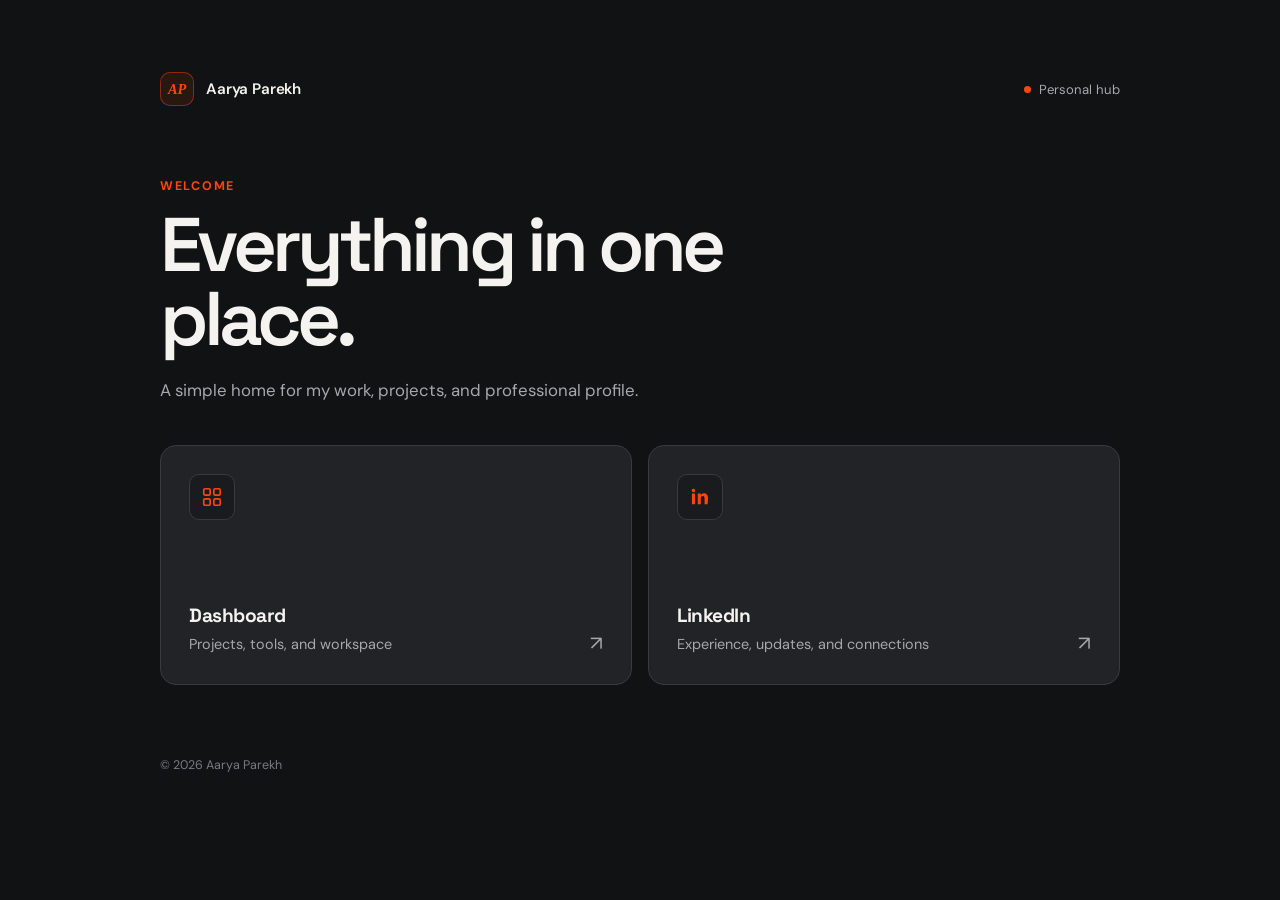
==== index.html @ 73ad327e "Build Ember Noir personal hub" ====
<!doctype html>
<html lang="en">
  <head>
    <meta charset="UTF-8" />
    <meta name="viewport" content="width=device-width, initial-scale=1" />
    <meta
      name="description"
      content="Aarya Parekh's personal hub for the dashboard and LinkedIn."
    />
    <meta name="theme-color" content="#111214" />
    <title>Aarya Parekh</title>
    <link rel="preconnect" href="https://fonts.googleapis.com" />
    <link rel="preconnect" href="https://fonts.gstatic.com" crossorigin />
    <link href="https://fonts.googleapis.com/css2?family=DM+Sans:wght@400;500;600&family=Space+Grotesk:wght@500;600;700&display=swap" rel="stylesheet" />
    <link
      rel="icon"
      type="image/svg+xml"
      href="data:image/svg+xml,%3Csvg xmlns='http://www.w3.org/2000/svg' viewBox='0 0 64 64'%3E%3Crect width='64' height='64' rx='14' fill='%23111214'/%3E%3Cpath d='M18 44 29 18h6l11 26h-7l-2-6H27l-2 6h-7Zm11-12h6l-3-8-3 8Z' fill='%23FF450D'/%3E%3C/svg%3E"
    />
    <style>
      :root {
        color-scheme: dark;
        --font-display: "Space Grotesk", system-ui, sans-serif;
        --font-body: "DM Sans", system-ui, sans-serif;
        --font-signature: Rockwell, "Rockwell Bold", serif;
        --ap-orange: #ff450d;
        --ap-orange-hover: #ff693d;
        --ap-orange-soft: rgba(255, 69, 13, 0.1);
        --ap-orange-border: rgba(255, 69, 13, 0.45);
        --bg: #111214;
        --chrome: #1a1b1e;
        --surface: #222326;
        --surface-hover: #2c2e31;
        --border: #383a3e;
        --text: #f5f3ef;
        --muted: #a6a8ac;
        --tertiary: #777b80;
        --radius-control: 10px;
        --radius-card: 16px;
        --motion-fast: 140ms;
        --motion-base: 190ms;
        --ease-standard: cubic-bezier(.2, 0, 0, 1);
      }

      * { box-sizing: border-box; }

      html { min-height: 100%; }

      body {
        min-height: 100vh;
        margin: 0;
        color: var(--text);
        background: var(--bg);
        font-family: var(--font-body);
        -webkit-font-smoothing: antialiased;
      }

      .shell {
        width: min(100% - 40px, 960px);
        margin-inline: auto;
        padding: 72px 0 48px;
      }

      .topbar {
        display: flex;
        align-items: center;
        justify-content: space-between;
        gap: 24px;
        margin-bottom: 72px;
      }

      .brand {
        display: flex;
        align-items: center;
        gap: 12px;
        color: inherit;
        font-size: 0.95rem;
        font-weight: 600;
        letter-spacing: -0.01em;
        text-decoration: none;
      }

      .mark {
        display: grid;
        width: 34px;
        height: 34px;
        place-items: center;
        border: 1px solid var(--ap-orange-border);
        border-radius: var(--radius-control);
        color: var(--ap-orange);
        background: var(--ap-orange-soft);
        font-family: var(--font-signature);
        font-size: 0.9rem;
        font-style: italic;
        font-weight: 700;
      }

      .status {
        display: inline-flex;
        align-items: center;
        gap: 8px;
        color: var(--muted);
        font-size: 0.82rem;
      }

      .status::before {
        width: 7px;
        height: 7px;
        border-radius: 50%;
        background: var(--ap-orange);
        content: "";
      }

      .intro {
        max-width: 640px;
        margin-bottom: 40px;
      }

      .eyebrow {
        margin: 0 0 14px;
        color: var(--ap-orange);
        font-size: 0.78rem;
        font-weight: 700;
        letter-spacing: 0.14em;
        text-transform: uppercase;
      }

      h1 {
        margin: 0;
        font-family: var(--font-display);
        font-size: clamp(2.5rem, 8vw, 4.75rem);
        font-weight: 600;
        letter-spacing: -0.065em;
        line-height: 0.98;
      }

      .intro p:last-child {
        margin: 20px 0 0;
        color: var(--muted);
        font-size: 1.05rem;
        line-height: 1.65;
      }

      .grid {
        display: grid;
        grid-template-columns: repeat(2, minmax(0, 1fr));
        gap: 16px;
      }

      .card {
        position: relative;
        display: flex;
        min-height: 240px;
        flex-direction: column;
        justify-content: space-between;
        overflow: hidden;
        padding: 28px;
        border: 1px solid var(--border);
        border-radius: var(--radius-card);
        color: inherit;
        background: var(--surface);
        text-decoration: none;
        transition: transform var(--motion-base) var(--ease-standard), border-color var(--motion-base) var(--ease-standard), background var(--motion-base) var(--ease-standard), box-shadow var(--motion-base) var(--ease-standard);
      }

      .card:hover,
      .card:focus-visible {
        border-color: var(--ap-orange-border);
        background: var(--surface-hover);
        box-shadow: 0 12px 32px rgba(0, 0, 0, .22);
        transform: translateY(-2px);
      }

      .card:focus-visible { outline: 3px solid var(--ap-orange); outline-offset: 3px; }
      .card:active { transform: translateY(0) scale(.995); }

      .icon {
        display: grid;
        width: 46px;
        height: 46px;
        place-items: center;
        border: 1px solid var(--border);
        border-radius: var(--radius-control);
        color: var(--ap-orange);
        background: var(--chrome);
      }

      .icon svg { width: 22px; height: 22px; }

      .card-footer {
        position: relative;
        z-index: 1;
        display: flex;
        align-items: end;
        justify-content: space-between;
        gap: 20px;
      }

      .card h2 {
        margin: 0 0 6px;
        font-family: var(--font-display);
        font-size: 1.2rem;
        letter-spacing: -0.025em;
      }

      .card p {
        margin: 0;
        color: var(--muted);
        font-size: 0.9rem;
        line-height: 1.5;
      }

      .arrow {
        color: var(--muted);
        font-size: 1.25rem;
        transition: color var(--motion-fast) var(--ease-standard), transform var(--motion-fast) var(--ease-standard);
      }

      .card:hover .arrow,
      .card:focus-visible .arrow {
        color: var(--ap-orange);
        transform: translate(2px, -2px);
      }

      footer {
        margin-top: 72px;
        color: var(--tertiary);
        font-size: 0.78rem;
      }

      @media (max-width: 680px) {
        .shell { width: min(100% - 28px, 960px); padding-top: 28px; }
        .topbar { margin-bottom: 56px; }
        .status { display: none; }
        .intro { margin-bottom: 28px; }
        .grid { grid-template-columns: 1fr; }
        .card { min-height: 200px; }
        footer { margin-top: 48px; }
      }

      @media (prefers-reduced-motion: reduce) {
        *, *::before, *::after { scroll-behavior: auto !important; transition: none !important; }
      }

      ::selection { color: var(--text); background: rgba(255, 69, 13, .42); }
    </style>
  </head>
  <body>
    <main class="shell">
      <header class="topbar">
        <a class="brand" href="/" aria-label="Aarya Parekh home">
          <span class="mark" aria-hidden="true">AP</span>
          <span>Aarya Parekh</span>
        </a>
        <span class="status">Personal hub</span>
      </header>

      <section class="intro" aria-labelledby="page-title">
        <p class="eyebrow">Welcome</p>
        <h1 id="page-title">Everything in one place.</h1>
        <p>A simple home for my work, projects, and professional profile.</p>
      </section>

      <nav class="grid" aria-label="Primary links">
        <a class="card" href="https://dashboard.aaryaparekh.com" rel="noopener noreferrer" aria-label="Open dashboard">
          <span class="icon" aria-hidden="true">
            <svg viewBox="0 0 24 24" fill="none" stroke="currentColor" stroke-width="1.8" stroke-linecap="round" stroke-linejoin="round">
              <rect x="3" y="3" width="7" height="7" rx="1.5" />
              <rect x="14" y="3" width="7" height="7" rx="1.5" />
              <rect x="3" y="14" width="7" height="7" rx="1.5" />
              <rect x="14" y="14" width="7" height="7" rx="1.5" />
            </svg>
          </span>
          <span class="card-footer">
            <span>
              <h2>Dashboard</h2>
              <p>Projects, tools, and workspace</p>
            </span>
            <span class="arrow" aria-hidden="true">↗</span>
          </span>
        </a>

        <a class="card" href="https://www.linkedin.com/in/aarya-parag-parekh" rel="noopener noreferrer" aria-label="Open LinkedIn profile">
          <span class="icon" aria-hidden="true">
            <svg viewBox="0 0 24 24" fill="currentColor">
              <path d="M6.5 8.1H3.2V20h3.3V8.1ZM4.85 3A1.91 1.91 0 1 0 4.84 6.82 1.91 1.91 0 0 0 4.85 3ZM20.8 13.18c0-3.59-1.91-5.26-4.46-5.26a3.85 3.85 0 0 0-3.49 1.92V8.1H9.56V20h3.29v-5.9c0-1.55.29-3.06 2.22-3.06 1.9 0 1.92 1.78 1.92 3.16V20h3.29l.52-6.82Z" />
            </svg>
          </span>
          <span class="card-footer">
            <span>
              <h2>LinkedIn</h2>
              <p>Experience, updates, and connections</p>
            </span>
            <span class="arrow" aria-hidden="true">↗</span>
          </span>
        </a>
      </nav>

      <footer>© <span id="year"></span> Aarya Parekh</footer>
    </main>

    <script>document.getElementById("year").textContent = new Date().getFullYear();</script>
  </body>
</html>
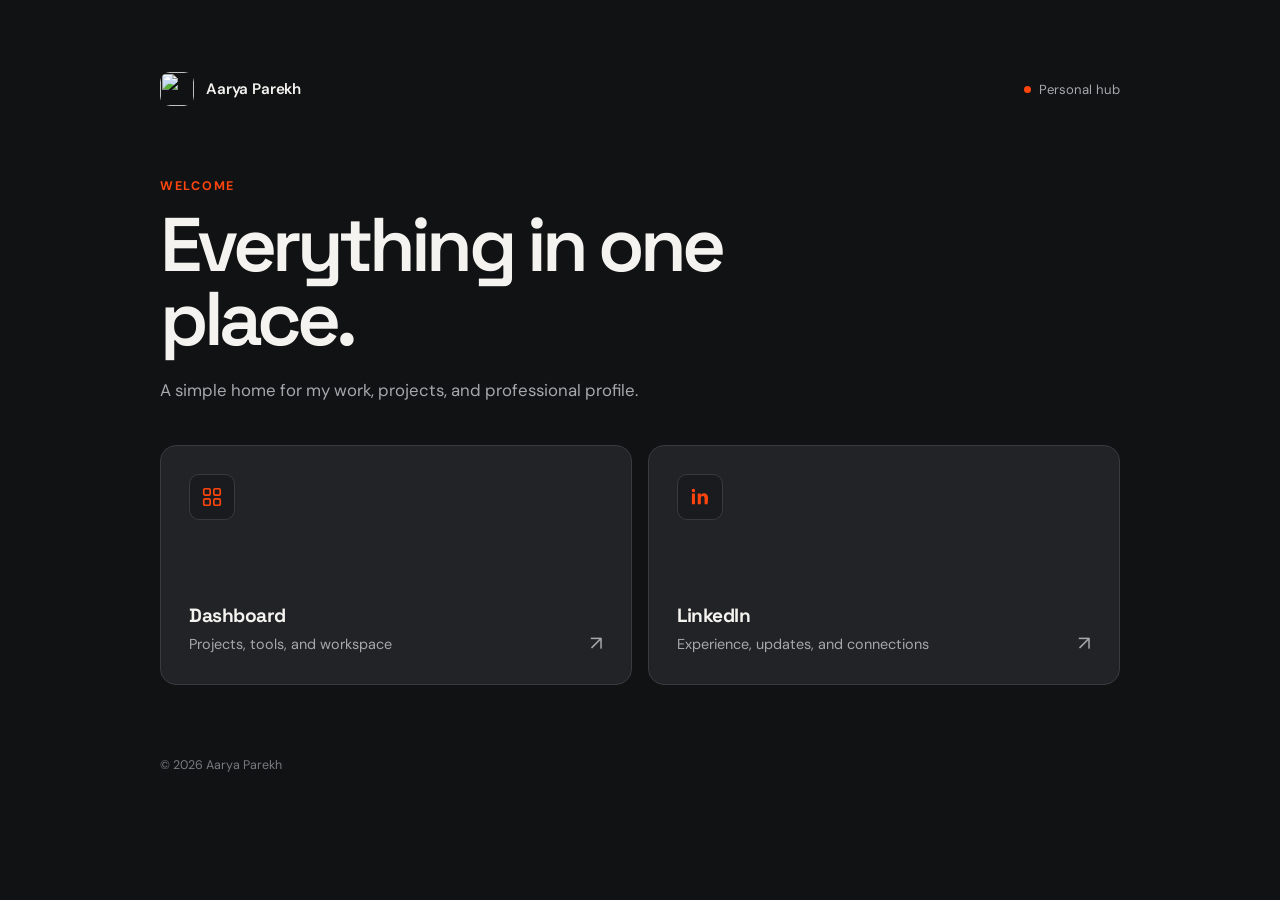
==== commit e4f76a4c: "Match dashboard logo and favicon" ====
--- a/index.html
+++ b/index.html
@@ -12,11 +12,8 @@
     <link rel="preconnect" href="https://fonts.googleapis.com" />
     <link rel="preconnect" href="https://fonts.gstatic.com" crossorigin />
     <link href="https://fonts.googleapis.com/css2?family=DM+Sans:wght@400;500;600&family=Space+Grotesk:wght@500;600;700&display=swap" rel="stylesheet" />
-    <link
-      rel="icon"
-      type="image/svg+xml"
-      href="data:image/svg+xml,%3Csvg xmlns='http://www.w3.org/2000/svg' viewBox='0 0 64 64'%3E%3Crect width='64' height='64' rx='14' fill='%23111214'/%3E%3Cpath d='M18 44 29 18h6l11 26h-7l-2-6H27l-2 6h-7Zm11-12h6l-3-8-3 8Z' fill='%23FF450D'/%3E%3C/svg%3E"
-    />
+    <link rel="icon" type="image/png" sizes="640x640" href="https://dashboard.aaryaparekh.com/ap-logo.png" />
+    <link rel="apple-touch-icon" href="https://dashboard.aaryaparekh.com/ap-logo.png" />
     <style>
       :root {
         color-scheme: dark;
@@ -81,18 +78,11 @@
       }
 
       .mark {
-        display: grid;
+        display: block;
         width: 34px;
         height: 34px;
-        place-items: center;
-        border: 1px solid var(--ap-orange-border);
         border-radius: var(--radius-control);
-        color: var(--ap-orange);
-        background: var(--ap-orange-soft);
-        font-family: var(--font-signature);
-        font-size: 0.9rem;
-        font-style: italic;
-        font-weight: 700;
+        object-fit: cover;
       }
 
       .status {
@@ -249,7 +239,7 @@
     <main class="shell">
       <header class="topbar">
         <a class="brand" href="/" aria-label="Aarya Parekh home">
-          <span class="mark" aria-hidden="true">AP</span>
+          <img class="mark" src="https://dashboard.aaryaparekh.com/ap-logo.png" alt="" width="34" height="34" />
           <span>Aarya Parekh</span>
         </a>
         <span class="status">Personal hub</span>
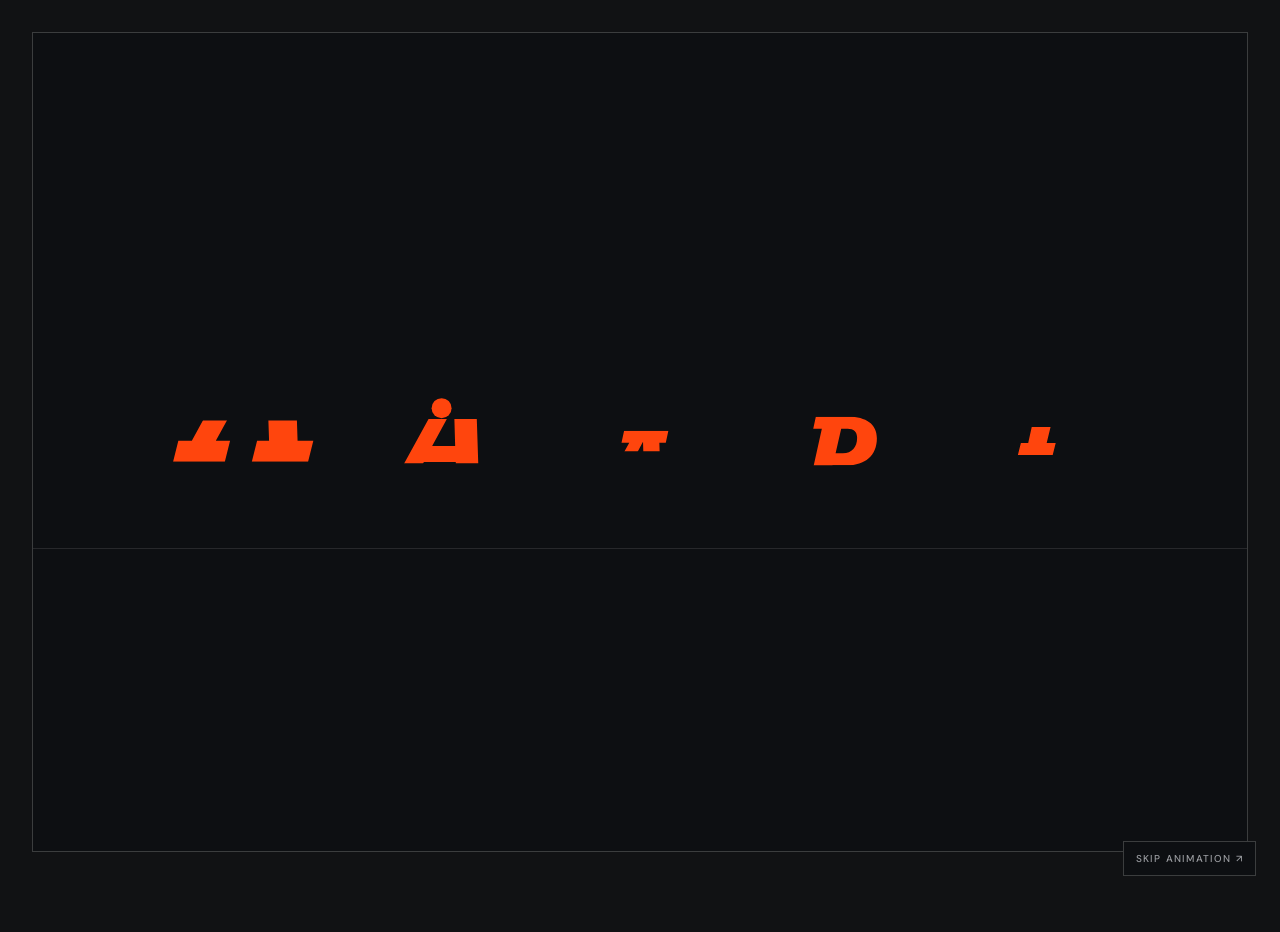
==== commit 4aced82b: "Publish Ember Noir redesign and A.P intro; link lower tile to LinkedIn" ====
--- a/index.html
+++ b/index.html
@@ -3,292 +3,65 @@
   <head>
     <meta charset="UTF-8" />
     <meta name="viewport" content="width=device-width, initial-scale=1" />
-    <meta
-      name="description"
-      content="Aarya Parekh's personal hub for the dashboard and LinkedIn."
-    />
+    <meta name="description" content="Aarya Parekh — Mechanical Engineering student building at the intersection of design, manufacturing, and technical problem-solving." />
     <meta name="theme-color" content="#111214" />
-    <title>Aarya Parekh</title>
+    <link rel="canonical" href="https://aaryaparekh.com/" />
+    <meta property="og:title" content="Aarya Parekh — Mechanical Engineering" />
+    <meta property="og:description" content="Design, manufacturing, and technical problem-solving." />
+    <meta property="og:url" content="https://aaryaparekh.com/" />
+    <meta property="og:type" content="website" />
+    <title>Aarya Parekh — Mechanical Engineering</title>
     <link rel="preconnect" href="https://fonts.googleapis.com" />
     <link rel="preconnect" href="https://fonts.gstatic.com" crossorigin />
     <link href="https://fonts.googleapis.com/css2?family=DM+Sans:wght@400;500;600&family=Space+Grotesk:wght@500;600;700&display=swap" rel="stylesheet" />
-    <link rel="icon" type="image/png" sizes="640x640" href="https://dashboard.aaryaparekh.com/ap-logo.png" />
-    <link rel="apple-touch-icon" href="https://dashboard.aaryaparekh.com/ap-logo.png" />
+    <link rel="icon" type="image/svg+xml" href="ap-logo.svg" />
     <style>
-      :root {
-        color-scheme: dark;
-        --font-display: "Space Grotesk", system-ui, sans-serif;
-        --font-body: "DM Sans", system-ui, sans-serif;
-        --font-signature: Rockwell, "Rockwell Bold", serif;
-        --ap-orange: #ff450d;
-        --ap-orange-hover: #ff693d;
-        --ap-orange-soft: rgba(255, 69, 13, 0.1);
-        --ap-orange-border: rgba(255, 69, 13, 0.45);
-        --bg: #111214;
-        --chrome: #1a1b1e;
-        --surface: #222326;
-        --surface-hover: #2c2e31;
-        --border: #383a3e;
-        --text: #f5f3ef;
-        --muted: #a6a8ac;
-        --tertiary: #777b80;
-        --radius-control: 10px;
-        --radius-card: 16px;
-        --motion-fast: 140ms;
-        --motion-base: 190ms;
-        --ease-standard: cubic-bezier(.2, 0, 0, 1);
-      }
-
-      * { box-sizing: border-box; }
-
-      html { min-height: 100%; }
-
-      body {
-        min-height: 100vh;
-        margin: 0;
-        color: var(--text);
-        background: var(--bg);
-        font-family: var(--font-body);
-        -webkit-font-smoothing: antialiased;
-      }
-
-      .shell {
-        width: min(100% - 40px, 960px);
-        margin-inline: auto;
-        padding: 72px 0 48px;
-      }
-
-      .topbar {
-        display: flex;
-        align-items: center;
-        justify-content: space-between;
-        gap: 24px;
-        margin-bottom: 72px;
-      }
-
-      .brand {
-        display: flex;
-        align-items: center;
-        gap: 12px;
-        color: inherit;
-        font-size: 0.95rem;
-        font-weight: 600;
-        letter-spacing: -0.01em;
-        text-decoration: none;
-      }
-
-      .mark {
-        display: block;
-        width: 34px;
-        height: 34px;
-        border-radius: var(--radius-control);
-        object-fit: cover;
-      }
-
-      .status {
-        display: inline-flex;
-        align-items: center;
-        gap: 8px;
-        color: var(--muted);
-        font-size: 0.82rem;
-      }
-
-      .status::before {
-        width: 7px;
-        height: 7px;
-        border-radius: 50%;
-        background: var(--ap-orange);
-        content: "";
-      }
-
-      .intro {
-        max-width: 640px;
-        margin-bottom: 40px;
-      }
-
-      .eyebrow {
-        margin: 0 0 14px;
-        color: var(--ap-orange);
-        font-size: 0.78rem;
-        font-weight: 700;
-        letter-spacing: 0.14em;
-        text-transform: uppercase;
-      }
-
-      h1 {
-        margin: 0;
-        font-family: var(--font-display);
-        font-size: clamp(2.5rem, 8vw, 4.75rem);
-        font-weight: 600;
-        letter-spacing: -0.065em;
-        line-height: 0.98;
-      }
-
-      .intro p:last-child {
-        margin: 20px 0 0;
-        color: var(--muted);
-        font-size: 1.05rem;
-        line-height: 1.65;
-      }
-
-      .grid {
-        display: grid;
-        grid-template-columns: repeat(2, minmax(0, 1fr));
-        gap: 16px;
-      }
-
-      .card {
-        position: relative;
-        display: flex;
-        min-height: 240px;
-        flex-direction: column;
-        justify-content: space-between;
-        overflow: hidden;
-        padding: 28px;
-        border: 1px solid var(--border);
-        border-radius: var(--radius-card);
-        color: inherit;
-        background: var(--surface);
-        text-decoration: none;
-        transition: transform var(--motion-base) var(--ease-standard), border-color var(--motion-base) var(--ease-standard), background var(--motion-base) var(--ease-standard), box-shadow var(--motion-base) var(--ease-standard);
-      }
-
-      .card:hover,
-      .card:focus-visible {
-        border-color: var(--ap-orange-border);
-        background: var(--surface-hover);
-        box-shadow: 0 12px 32px rgba(0, 0, 0, .22);
-        transform: translateY(-2px);
-      }
-
-      .card:focus-visible { outline: 3px solid var(--ap-orange); outline-offset: 3px; }
-      .card:active { transform: translateY(0) scale(.995); }
-
-      .icon {
-        display: grid;
-        width: 46px;
-        height: 46px;
-        place-items: center;
-        border: 1px solid var(--border);
-        border-radius: var(--radius-control);
-        color: var(--ap-orange);
-        background: var(--chrome);
-      }
-
-      .icon svg { width: 22px; height: 22px; }
-
-      .card-footer {
-        position: relative;
-        z-index: 1;
-        display: flex;
-        align-items: end;
-        justify-content: space-between;
-        gap: 20px;
-      }
-
-      .card h2 {
-        margin: 0 0 6px;
-        font-family: var(--font-display);
-        font-size: 1.2rem;
-        letter-spacing: -0.025em;
-      }
-
-      .card p {
-        margin: 0;
-        color: var(--muted);
-        font-size: 0.9rem;
-        line-height: 1.5;
-      }
-
-      .arrow {
-        color: var(--muted);
-        font-size: 1.25rem;
-        transition: color var(--motion-fast) var(--ease-standard), transform var(--motion-fast) var(--ease-standard);
-      }
-
-      .card:hover .arrow,
-      .card:focus-visible .arrow {
-        color: var(--ap-orange);
-        transform: translate(2px, -2px);
-      }
-
-      footer {
-        margin-top: 72px;
-        color: var(--tertiary);
-        font-size: 0.78rem;
-      }
-
-      @media (max-width: 680px) {
-        .shell { width: min(100% - 28px, 960px); padding-top: 28px; }
-        .topbar { margin-bottom: 56px; }
-        .status { display: none; }
-        .intro { margin-bottom: 28px; }
-        .grid { grid-template-columns: 1fr; }
-        .card { min-height: 200px; }
-        footer { margin-top: 48px; }
-      }
-
-      @media (prefers-reduced-motion: reduce) {
-        *, *::before, *::after { scroll-behavior: auto !important; transition: none !important; }
-      }
-
-      ::selection { color: var(--text); background: rgba(255, 69, 13, .42); }
+      :root { color-scheme: dark; --bg:#111214; --panel:#151619; --deep:#0d0f12; --hover:#1c1d20; --line:rgba(245,243,239,.11); --line2:rgba(245,243,239,.2); --text:#f5f3ef; --muted:#999b9f; --muted2:#62656b; --accent:#ff450d; --accent-hover:#ff6336; --display:"Space Grotesk",system-ui,sans-serif; --body:"DM Sans",system-ui,sans-serif; --fast:160ms; --base:220ms; --ease:cubic-bezier(.2,0,0,1); }
+      *{box-sizing:border-box} html{min-height:100%;background:var(--bg)} body{min-height:100vh;margin:0;color:var(--text);background:var(--bg);font-family:var(--body);-webkit-font-smoothing:antialiased} a{color:inherit} ::selection{color:var(--text);background:rgba(255,69,13,.5)}
+      .site{width:min(calc(100vw - 64px),1440px);min-height:min(820px,calc(100vh - 64px));margin:32px auto;overflow:hidden;border:1px solid var(--line2);background:var(--deep);animation:frame-in 360ms var(--ease) both}
+      .topbar{display:grid;min-height:86px;grid-template-columns:minmax(240px,1fr) auto auto;align-items:stretch;border-bottom:1px solid var(--line)}
+      .brand{display:flex;min-width:0;align-items:center;gap:16px;padding:20px 28px;text-decoration:none}.brand-logo{width:44px;height:auto;flex:0 0 auto}.brand-copy{display:grid;gap:3px}.brand-name,.brand-field,.nav-link,.kicker,.microcopy{font-size:.75rem;font-weight:600;letter-spacing:.13em;text-transform:uppercase}.brand-field{color:var(--muted);font-size:.66rem}
+      .nav-link{position:relative;display:grid;min-width:150px;place-items:center;border-left:1px solid var(--line);color:var(--muted);text-decoration:none;transition:color var(--fast) var(--ease),background var(--fast) var(--ease)}.nav-link::after{position:absolute;right:20px;bottom:15px;left:20px;height:1px;background:var(--accent);content:"";transform:scaleX(0);transform-origin:left;transition:transform var(--base) var(--ease)}.nav-link:hover,.nav-link:focus-visible{color:var(--text);background:rgba(255,255,255,.018)}.nav-link:hover::after,.nav-link:focus-visible::after{transform:scaleX(1)}
+      .upper{display:grid;min-height:430px;grid-template-columns:65% 35%;border-bottom:1px solid var(--line)}
+      .hero{position:relative;display:grid;min-width:0;overflow:hidden;place-items:center;border-right:1px solid var(--line);background:radial-gradient(circle at 44% 54%,rgba(255,69,13,.13),transparent 42%),var(--deep);isolation:isolate}.hero-grid{position:absolute;inset:0;z-index:-1;opacity:.4;background-image:linear-gradient(var(--line) 1px,transparent 1px),linear-gradient(90deg,var(--line) 1px,transparent 1px);background-size:56px 56px;mask-image:radial-gradient(circle at center,black 10%,transparent 72%)}.hero::before,.hero::after{position:absolute;z-index:-1;content:"";background:rgba(245,243,239,.13)}.hero::before{top:50%;right:0;left:0;height:1px}.hero::after{top:0;bottom:0;left:50%;width:1px}.hero-logo{width:88%;height:auto;filter:drop-shadow(0 18px 38px rgba(255,69,13,.13));transform:translate3d(var(--logo-x,0),var(--logo-y,0),0) scale(1.05);animation:logo-reveal 720ms cubic-bezier(.16,1,.3,1) 100ms both;transition:transform 80ms linear}.hero-index,.hero-datum{position:absolute;color:var(--muted2);font:500 .68rem/1 var(--body);letter-spacing:.15em}.hero-index{top:24px;left:28px}.hero-datum{right:24px;bottom:20px;font-size:.66rem;letter-spacing:.12em}
+      .identity{display:flex;min-width:0;flex-direction:column;justify-content:space-between;padding:32px;background:var(--panel)}.identity-mark{width:56px;color:var(--muted2)}.identity-content{max-width:31rem;animation:rise-in 520ms var(--ease) 160ms both}.kicker{margin:0 0 14px;color:var(--accent)}.identity h1{margin:0;font:600 clamp(2.15rem,3.5vw,3.7rem)/.95 var(--display);letter-spacing:-.055em}.discipline{margin:10px 0 0;color:var(--muted);font:500 .85rem/1.3 var(--display);letter-spacing:.08em;text-transform:uppercase}.identity-description{max-width:39ch;margin:28px 0 0;color:var(--muted);font-size:1rem;line-height:1.65}
+      .lower{display:grid;min-height:260px;grid-template-columns:48% 17% 35%}.statement,.technical,.dashboard{min-width:0}.statement{display:flex;align-items:flex-end;padding:28px;overflow:hidden;background:#121315}.statement p{margin:0;font:700 clamp(3.2rem,5.45vw,6.1rem)/.81 var(--display);letter-spacing:-.075em;text-transform:uppercase;animation:rise-in 580ms var(--ease) 210ms both}.statement span{display:block}
+      .technical{display:grid;place-items:center;border-left:1px solid var(--line);background:var(--panel)}.technical svg{width:min(46%,108px);color:var(--muted2);overflow:visible}.technical .diamond,.technical .ticks{transform-origin:center;transition:transform 260ms var(--ease),stroke var(--fast) var(--ease)}.technical:hover .diamond{stroke:var(--text);transform:rotate(45deg)}.technical:hover .ticks{stroke:var(--accent);transform:scale(1.08)}
+      .dashboard{position:relative;display:flex;flex-direction:column;justify-content:space-between;padding:28px 30px;overflow:hidden;border-left:1px solid var(--line);background:var(--panel);text-decoration:none;transition:background var(--base) var(--ease)}.dashboard::after{position:absolute;right:0;bottom:0;left:0;height:3px;background:var(--accent);content:"";transform:scaleX(.08);transform-origin:left;transition:transform 300ms var(--ease)}.dashboard-meta{display:flex;justify-content:space-between;gap:16px}.microcopy,.copyright{color:var(--muted)}.copyright{font-size:.68rem;letter-spacing:.08em;white-space:nowrap}.dashboard-main{display:flex;align-items:flex-end;justify-content:space-between;gap:20px}.dashboard-label{font:600 clamp(2.1rem,3.6vw,4rem)/.9 var(--display);letter-spacing:-.055em;text-transform:uppercase;transition:color var(--fast) var(--ease),transform var(--base) var(--ease)}.dashboard-arrow{width:46px;height:46px;flex:0 0 auto;color:var(--accent);transition:transform var(--base) var(--ease)}.dashboard:hover,.dashboard:focus-visible{background:var(--hover)}.dashboard:hover::after,.dashboard:focus-visible::after{transform:scaleX(1)}.dashboard:hover .dashboard-label,.dashboard:focus-visible .dashboard-label{color:var(--accent-hover);transform:translateX(8px)}.dashboard:hover .dashboard-arrow,.dashboard:focus-visible .dashboard-arrow{transform:translateX(6px)}.dashboard:active .dashboard-label{transform:translateX(5px) scale(.99)}
+      a:focus-visible{outline:3px solid var(--accent);outline-offset:-3px}.brand:focus-visible{outline-offset:-4px}
+      @keyframes frame-in{from{opacity:0}to{opacity:1}}@keyframes logo-reveal{from{opacity:0;clip-path:inset(0 100% 0 0)}to{opacity:1;clip-path:inset(0)}}@keyframes rise-in{from{opacity:0;transform:translateY(12px)}to{opacity:1;transform:none}}
+      @media(max-width:900px){.site{width:calc(100vw - 32px);margin:16px auto}.topbar{grid-template-columns:1fr auto auto;min-height:72px}.brand{padding:14px 18px}.brand-logo{width:38px}.brand-copy{display:none}.nav-link{min-width:118px;padding:0 16px}.upper{grid-template-columns:58% 42%;min-height:390px}.identity{padding:26px}.lower{min-height:240px;grid-template-columns:50% 16% 34%}.statement,.dashboard{padding:24px}}
+      @media(max-width:680px),(max-height:600px) and (max-width:900px){.site{width:calc(100vw - 24px);margin:12px auto}.topbar{grid-template-columns:1fr auto auto}.nav-link{min-width:92px;padding:0 12px;font-size:.68rem}.upper{display:block;min-height:0}.hero{min-height:340px;border-right:0;border-bottom:1px solid var(--line)}.hero-logo{width:105%}.identity{min-height:330px}.identity-mark{width:44px}.lower{display:block;min-height:0}.statement{min-height:260px;border-bottom:1px solid var(--line)}.statement p{font-size:clamp(3rem,13.8vw,4.5rem)}.technical{display:none}.dashboard{min-height:230px;border-left:0}}
+      @media(max-width:390px){.site{width:calc(100vw - 16px);margin:8px auto}.brand{padding-inline:12px}.brand-logo{width:34px}.nav-link{min-width:82px;padding-inline:8px;font-size:.62rem;letter-spacing:.1em}.hero{min-height:300px}.identity{min-height:310px;padding:24px}.statement{min-height:240px;padding:22px}.dashboard{min-height:210px;padding:24px}}
+      @media(max-height:760px) and (min-width:901px){.site{margin-block:16px;min-height:calc(100vh - 32px)}.topbar{min-height:70px}.upper{min-height:360px}.lower{min-height:220px}}
+      @media(prefers-reduced-motion:reduce){*,*::before,*::after{animation:none!important;transition:none!important;scroll-behavior:auto!important}.hero-logo{transform:none!important}}
+      @media print{:root{color-scheme:light}body,.site,.hero,.identity,.statement,.technical,.dashboard{color:#111214;background:#fff}.site{border-color:#aaa;margin:0;width:100%}.nav-link,.technical{display:none}}
     </style>
+    <link rel="stylesheet" href="motion.css" />
+    <script src="pump.js?v=5" defer></script>
   </head>
   <body>
-    <main class="shell">
+    <main class="site">
       <header class="topbar">
-        <a class="brand" href="/" aria-label="Aarya Parekh home">
-          <img class="mark" src="https://dashboard.aaryaparekh.com/ap-logo.png" alt="" width="34" height="34" />
-          <span>Aarya Parekh</span>
-        </a>
-        <span class="status">Personal hub</span>
+        <a class="brand" href="/" aria-label="Aarya Parekh home"><img class="brand-logo" src="ap-logo.svg" width="468" height="194" alt="A.P" /><span class="brand-copy"><span class="brand-name">Aarya Parekh</span><span class="brand-field">Mechanical Engineering</span></span></a>
+        <a class="nav-link" href="https://dashboard.aaryaparekh.com">Dashboard</a>
+        <a class="nav-link" href="https://www.linkedin.com/in/aarya-parag-parekh" target="_blank" rel="noopener noreferrer">LinkedIn</a>
       </header>
-
-      <section class="intro" aria-labelledby="page-title">
-        <p class="eyebrow">Welcome</p>
-        <h1 id="page-title">Everything in one place.</h1>
-        <p>A simple home for my work, projects, and professional profile.</p>
+      <section class="upper" aria-label="Introduction">
+        <div class="hero" id="hero" aria-hidden="true"><span class="hero-index">AP / 001</span><div class="hero-grid"></div><img class="hero-logo" id="hero-logo" src="ap-logo.svg" alt="" /><span class="hero-datum">DATUM · 25.2°</span></div>
+        <article class="identity">
+          <svg class="identity-mark" viewBox="0 0 80 80" fill="none" aria-hidden="true"><path d="M40 5v18M40 57v18M5 40h18M57 40h18" stroke="currentColor"/><circle cx="40" cy="40" r="12" stroke="currentColor"/><path d="m40 31 9 9-9 9-9-9 9-9Z" stroke="#ff450d"/></svg>
+          <div class="identity-content"><p class="kicker">Aarya Parekh</p><h1>Mechanical<br />Engineering</h1><p class="discipline">Design · Manufacturing · Systems</p><p class="identity-description">Mechanical Engineering student building at the intersection of design, manufacturing, and technical problem-solving.</p></div>
+        </article>
       </section>
-
-      <nav class="grid" aria-label="Primary links">
-        <a class="card" href="https://dashboard.aaryaparekh.com" rel="noopener noreferrer" aria-label="Open dashboard">
-          <span class="icon" aria-hidden="true">
-            <svg viewBox="0 0 24 24" fill="none" stroke="currentColor" stroke-width="1.8" stroke-linecap="round" stroke-linejoin="round">
-              <rect x="3" y="3" width="7" height="7" rx="1.5" />
-              <rect x="14" y="3" width="7" height="7" rx="1.5" />
-              <rect x="3" y="14" width="7" height="7" rx="1.5" />
-              <rect x="14" y="14" width="7" height="7" rx="1.5" />
-            </svg>
-          </span>
-          <span class="card-footer">
-            <span>
-              <h2>Dashboard</h2>
-              <p>Projects, tools, and workspace</p>
-            </span>
-            <span class="arrow" aria-hidden="true">↗</span>
-          </span>
-        </a>
-
-        <a class="card" href="https://www.linkedin.com/in/aarya-parag-parekh" rel="noopener noreferrer" aria-label="Open LinkedIn profile">
-          <span class="icon" aria-hidden="true">
-            <svg viewBox="0 0 24 24" fill="currentColor">
-              <path d="M6.5 8.1H3.2V20h3.3V8.1ZM4.85 3A1.91 1.91 0 1 0 4.84 6.82 1.91 1.91 0 0 0 4.85 3ZM20.8 13.18c0-3.59-1.91-5.26-4.46-5.26a3.85 3.85 0 0 0-3.49 1.92V8.1H9.56V20h3.29v-5.9c0-1.55.29-3.06 2.22-3.06 1.9 0 1.92 1.78 1.92 3.16V20h3.29l.52-6.82Z" />
-            </svg>
-          </span>
-          <span class="card-footer">
-            <span>
-              <h2>LinkedIn</h2>
-              <p>Experience, updates, and connections</p>
-            </span>
-            <span class="arrow" aria-hidden="true">↗</span>
-          </span>
-        </a>
-      </nav>
-
-      <footer>© <span id="year"></span> Aarya Parekh</footer>
+      <section class="lower" aria-label="Discipline and LinkedIn">
+        <div class="statement" aria-hidden="true"><p><span>Mechanical</span><span>Engineering</span></p></div>
+        <div class="technical" aria-hidden="true"><svg viewBox="0 0 120 120" fill="none"><g class="ticks" stroke="currentColor"><path d="M60 4v24M60 92v24M4 60h24M92 60h24"/><path d="m19 19 13 13m56 56 13 13m0-82L88 32M32 88l-13 13" opacity=".55"/></g><circle cx="60" cy="60" r="30" stroke="currentColor" opacity=".35"/><rect class="diamond" x="46" y="46" width="28" height="28" stroke="currentColor"/><circle cx="60" cy="60" r="3.5" fill="#ff450d"/></svg></div>
+        <a class="dashboard" href="https://www.linkedin.com/in/aarya-parag-parekh" target="_blank" rel="noopener noreferrer" aria-label="Open Aarya's LinkedIn profile"><span class="dashboard-meta"><span class="microcopy">Connect &amp; collaborate</span><span class="copyright">© 2026 Aarya Parekh</span></span><span class="dashboard-main"><span class="dashboard-label">LinkedIn</span><svg class="dashboard-arrow" viewBox="0 0 48 48" fill="none" aria-hidden="true"><path d="M7 24h32M28 13l11 11-11 11" stroke="currentColor" stroke-width="1.5"/></svg></span></a>
+      </section>
     </main>
-
-    <script>document.getElementById("year").textContent = new Date().getFullYear();</script>
+    <script>
+      (()=>{const hero=document.getElementById("hero"),logo=document.getElementById("hero-logo");if(!hero||!logo||!matchMedia("(pointer: fine)").matches||matchMedia("(prefers-reduced-motion: reduce)").matches)return;let frame;hero.addEventListener("pointermove",event=>{cancelAnimationFrame(frame);frame=requestAnimationFrame(()=>{const box=hero.getBoundingClientRect(),x=((event.clientX-box.left)/box.width-.5)*5,y=((event.clientY-box.top)/box.height-.5)*5;logo.style.setProperty("--logo-x",`${x}px`);logo.style.setProperty("--logo-y",`${y}px`)})});hero.addEventListener("pointerleave",()=>{logo.style.setProperty("--logo-x","0px");logo.style.setProperty("--logo-y","0px")})})();
+    </script>
   </body>
 </html>
--- a/motion.css
+++ b/motion.css
@@ -0,0 +1,15 @@
+.site,.hero-logo,.identity-content,.statement p{animation:none}
+.motion-stage{position:fixed;z-index:20;left:0;top:0;width:800px;height:331.624px;transform-origin:0 0;pointer-events:none;overflow:visible;background:transparent;will-change:transform,opacity}
+.motion-stage svg{display:block;width:100%;height:100%;overflow:visible}
+.motion-stage .leg-left{transform-box:view-box;transform-origin:142px 405px}
+.motion-stage .leg-right{transform-box:view-box;transform-origin:236px 405px}
+.motion-stage .shape{transform-box:fill-box;transform-origin:center}
+.motion-stage .fighter-a,.motion-stage .fighter-p{transform-origin:center bottom}
+.motion-skip,.motion-replay{border:1px solid var(--line2);background:var(--deep);color:var(--muted);font:500 10px var(--body);letter-spacing:.12em;text-transform:uppercase;cursor:pointer;padding:10px 12px}
+.motion-skip{position:fixed;z-index:21;right:24px;bottom:24px}
+.motion-replay{position:absolute;z-index:2;bottom:16px;left:24px;background:transparent}
+.motion-skip:hover,.motion-replay:hover{color:var(--text);border-color:var(--accent)}
+.motion-skip:focus-visible,.motion-replay:focus-visible{outline:2px solid var(--accent);outline-offset:3px}
+.motion-replay[hidden],.motion-skip[hidden]{display:none}
+@media(max-width:680px){.motion-replay{left:16px;font-size:9px}}
+@media(prefers-reduced-motion:reduce){.motion-stage,.motion-skip,.motion-replay{display:none!important}}
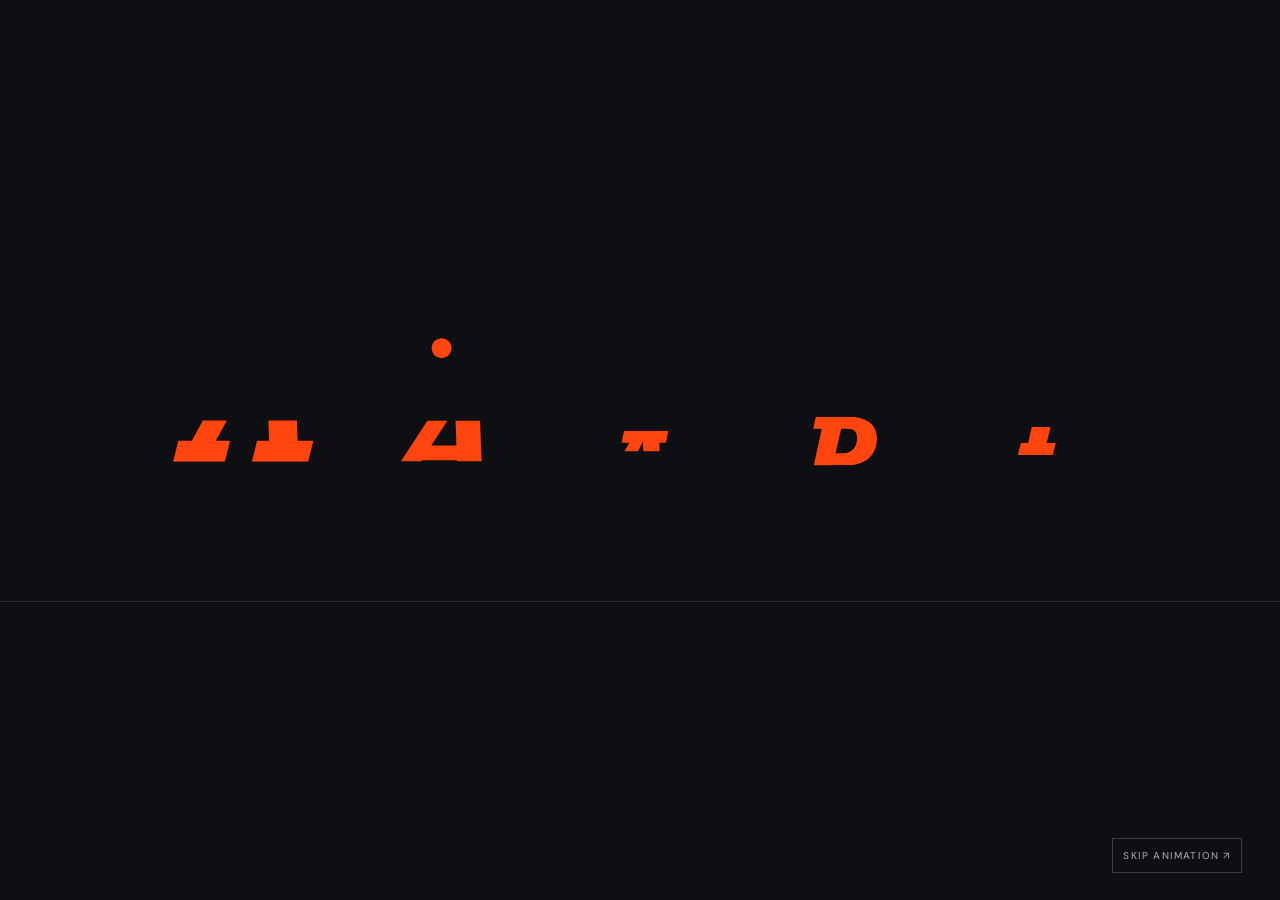
==== commit e4811ca9: "Make portfolio fill dynamic viewport with panel-relative responsive typography" ====
--- a/index.html
+++ b/index.html
@@ -38,6 +38,7 @@
       @media print{:root{color-scheme:light}body,.site,.hero,.identity,.statement,.technical,.dashboard{color:#111214;background:#fff}.site{border-color:#aaa;margin:0;width:100%}.nav-link,.technical{display:none}}
     </style>
     <link rel="stylesheet" href="motion.css" />
+    <link rel="stylesheet" href="viewport.css" />
     <script src="pump.js?v=5" defer></script>
   </head>
   <body>
--- a/viewport.css
+++ b/viewport.css
@@ -0,0 +1,98 @@
+/* One viewport, with every track allowed to shrink below its content size.
+   Text scales against both dimensions of its own panel, not just screen width. */
+html, body { width:100%; height:100%; min-height:0; overflow:hidden; }
+body { height:100vh; height:100dvh; }
+.site {
+  display:grid; grid-template-rows:min(12dvh,96px) minmax(0,1.7fr) minmax(0,1fr);
+  width:100%; height:100%; min-height:0; margin:0; border:0;
+}
+.topbar, .upper, .lower, .hero, .identity, .statement, .technical, .dashboard {
+  min-width:0; min-height:0;
+}
+.topbar { grid-template-columns:minmax(0,1fr) minmax(0,14%) minmax(0,14%); }
+.brand, .nav-link { min-width:0; padding:min(2vw,2dvh,28px) min(2vw,28px); }
+.brand { gap:min(1.3vw,16px); }
+.brand-logo { width:min(4vw,6dvh,56px); max-height:65%; }
+.brand-name, .brand-field, .nav-link {
+  font-size:min(.85vw,2dvh,16px); letter-spacing:.1em;
+}
+.brand-field { font-size:min(.72vw,1.6dvh,13px); }
+.brand-copy { display:grid; }
+.nav-link::after { left:12%; right:12%; bottom:16%; }
+.upper { display:grid; grid-template-columns:minmax(0,65fr) minmax(0,35fr); }
+.lower { display:grid; grid-template-columns:minmax(0,48fr) minmax(0,17fr) minmax(0,35fr); }
+.hero, .identity, .statement, .technical, .dashboard { container-type:size; }
+.hero { border-right:1px solid var(--line); border-bottom:0; }
+.hero-logo {
+  width:min(88cqi,185cqb); height:auto; max-width:90%; max-height:80%;
+  object-fit:contain; transform:translate3d(var(--logo-x,0),var(--logo-y,0),0);
+}
+.hero-index, .hero-datum { font-size:min(1.4cqi,3cqb); }
+.hero-index { left:4cqi; top:6cqb; }
+.hero-datum { right:4cqi; bottom:6cqb; }
+.hero-grid { background-size:min(8cqi,16cqb) min(8cqi,16cqb); }
+.identity { padding:min(2.2vw,3dvh); gap:1.5dvh; }
+.identity-mark { width:min(14cqi,12cqb); height:min(14cqi,12cqb); flex-shrink:0; }
+.identity-content { max-width:none; min-width:0; }
+.kicker { font-size:min(3cqi,4cqb); margin:0 0 3cqb; }
+.identity h1 { font-size:min(12cqi,17cqb); line-height:.98; }
+.discipline { font-size:min(3.2cqi,4cqb); margin:2cqb 0 0; line-height:1.4; letter-spacing:.06em; }
+.identity-description { font-size:min(3.6cqi,4.6cqb); line-height:1.5; margin:5cqb 0 0; max-width:39ch; }
+.statement { padding:min(2.2vw,3dvh); border-bottom:0; }
+.statement p { font-size:min(16.5cqi,38cqb); line-height:.88; }
+.technical { display:grid; }
+.technical svg { width:min(46cqi,46cqb); height:min(46cqi,46cqb); }
+.dashboard { padding:min(2.2vw,3dvh); border-left:1px solid var(--line); }
+.dashboard-meta { flex-wrap:wrap; gap:2cqb 3cqi; }
+.microcopy, .copyright { font-size:min(2.8cqi,5cqb); letter-spacing:.07em; }
+.dashboard-main { gap:3cqi; align-items:center; }
+.dashboard-label { font-size:min(12cqi,32cqb); }
+.dashboard-arrow { width:min(12cqi,26cqb); height:min(12cqi,26cqb); }
+.dashboard:hover .dashboard-label, .dashboard:focus-visible .dashboard-label { transform:translateX(1cqi); }
+.dashboard:hover .dashboard-arrow, .dashboard:focus-visible .dashboard-arrow { transform:translateX(1cqi); }
+.motion-replay { font-size:min(1.5cqi,3cqb); padding:2cqb 2cqi; bottom:4cqb; left:4cqi; }
+.motion-skip { font-size:min(2vw,2dvh,10px); padding:min(2vw,10px); right:3vw; bottom:3dvh; }
+
+/* Portrait composition uses the same complete content in vertically shared tracks. */
+@media (max-aspect-ratio: 4/5) {
+  .site { grid-template-rows:min(9dvh,80px) minmax(0,2.5fr) minmax(0,1fr); }
+  .topbar { grid-template-columns:minmax(0,1fr) minmax(0,28%) minmax(0,28%); }
+  .brand { padding:2vw 5vw; }
+  .brand-logo { width:min(12vw,5dvh); max-height:75%; }
+  .brand-copy { display:none; }
+  .nav-link { font-size:min(2.5vw,2dvh); padding:2vw; }
+  .upper { grid-template-columns:minmax(0,1fr); grid-template-rows:minmax(0,1fr) minmax(0,1.15fr); }
+  .hero { border-right:0; border-bottom:1px solid var(--line); }
+  .identity { padding:min(4vw,2dvh); flex-direction:row; gap:4vw; align-items:center; }
+  .identity-mark { width:min(10cqi,16cqb); height:min(10cqi,16cqb); }
+  .identity-content { flex:1; }
+  .kicker { font-size:min(3cqi,4.5cqb); margin-bottom:3cqb; }
+  .identity h1 { font-size:min(10cqi,17cqb); }
+  .discipline { font-size:min(2.7cqi,4.1cqb); }
+  .identity-description { font-size:min(3.2cqi,4.8cqb); margin-top:4cqb; }
+  .lower { grid-template-columns:minmax(0,1fr); grid-template-rows:minmax(0,1fr) minmax(0,1fr); }
+  .technical { display:none; }
+  .statement { padding:min(3vw,1.5dvh); align-items:center; border-bottom:1px solid var(--line); }
+  .statement p { font-size:min(12cqi,38cqb); }
+  .dashboard { padding:min(3vw,1.5dvh); border-left:0; flex-direction:row; align-items:center; gap:3vw; }
+  .dashboard-meta { flex:1; flex-direction:column; gap:5cqb; }
+  .microcopy, .copyright { font-size:min(2.4cqi,11cqb); }
+  .dashboard-main { flex:1.2; }
+  .dashboard-label { font-size:min(7cqi,32cqb); }
+  .dashboard-arrow { width:min(8cqi,30cqb); height:min(8cqi,30cqb); }
+}
+
+/* Intermediate/square windows keep the horizontal composition, with more copy room. */
+@media (aspect-ratio > 4/5) and (aspect-ratio <= 6/5) {
+  .upper { grid-template-columns:minmax(0,55fr) minmax(0,45fr); }
+  .lower { grid-template-columns:minmax(0,55fr) minmax(0,45fr); }
+  .technical { display:none; }
+  .brand-copy { display:none; }
+  .topbar { grid-template-columns:minmax(0,1fr) minmax(0,24%) minmax(0,24%); }
+  .nav-link { font-size:min(1.8vw,2dvh); }
+  .brand-logo { width:min(7vw,6dvh); }
+}
+@media print {
+  html,body { height:auto; overflow:visible; }
+  .site { height:100vh; }
+}
